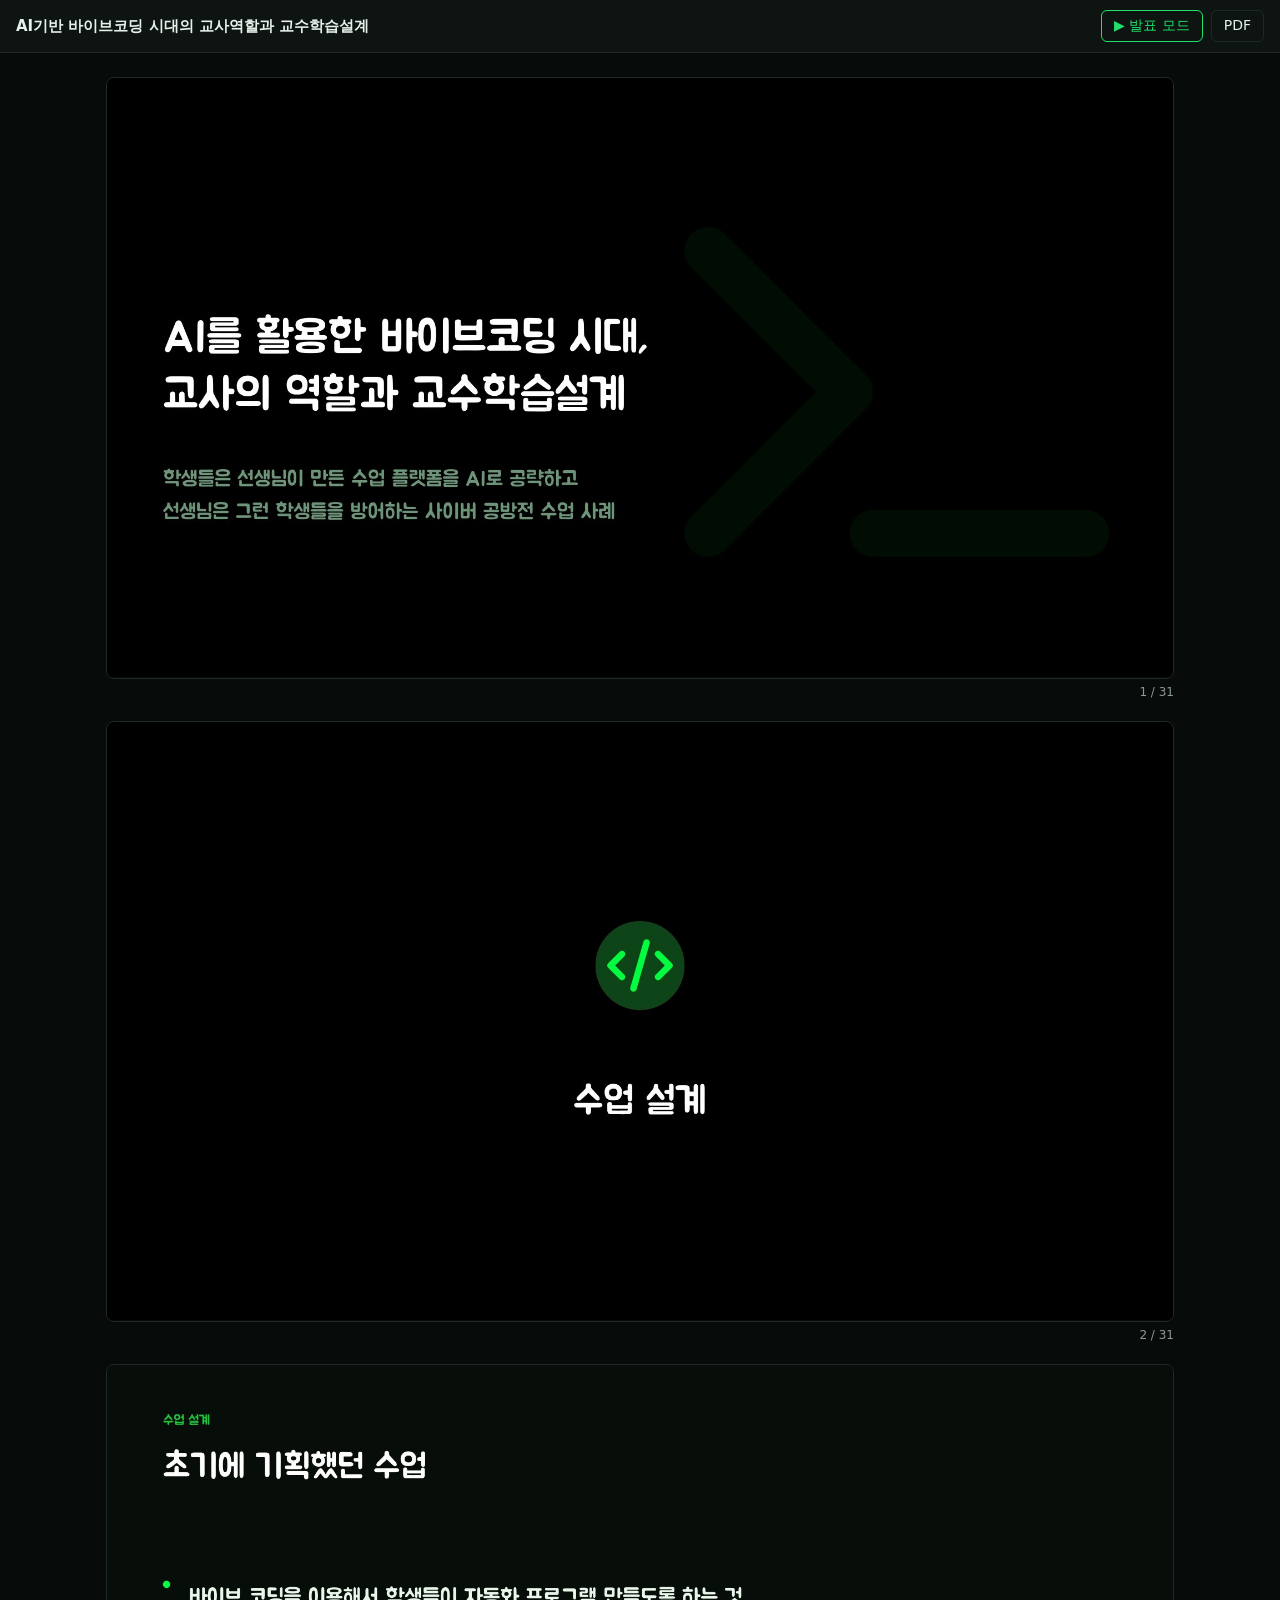
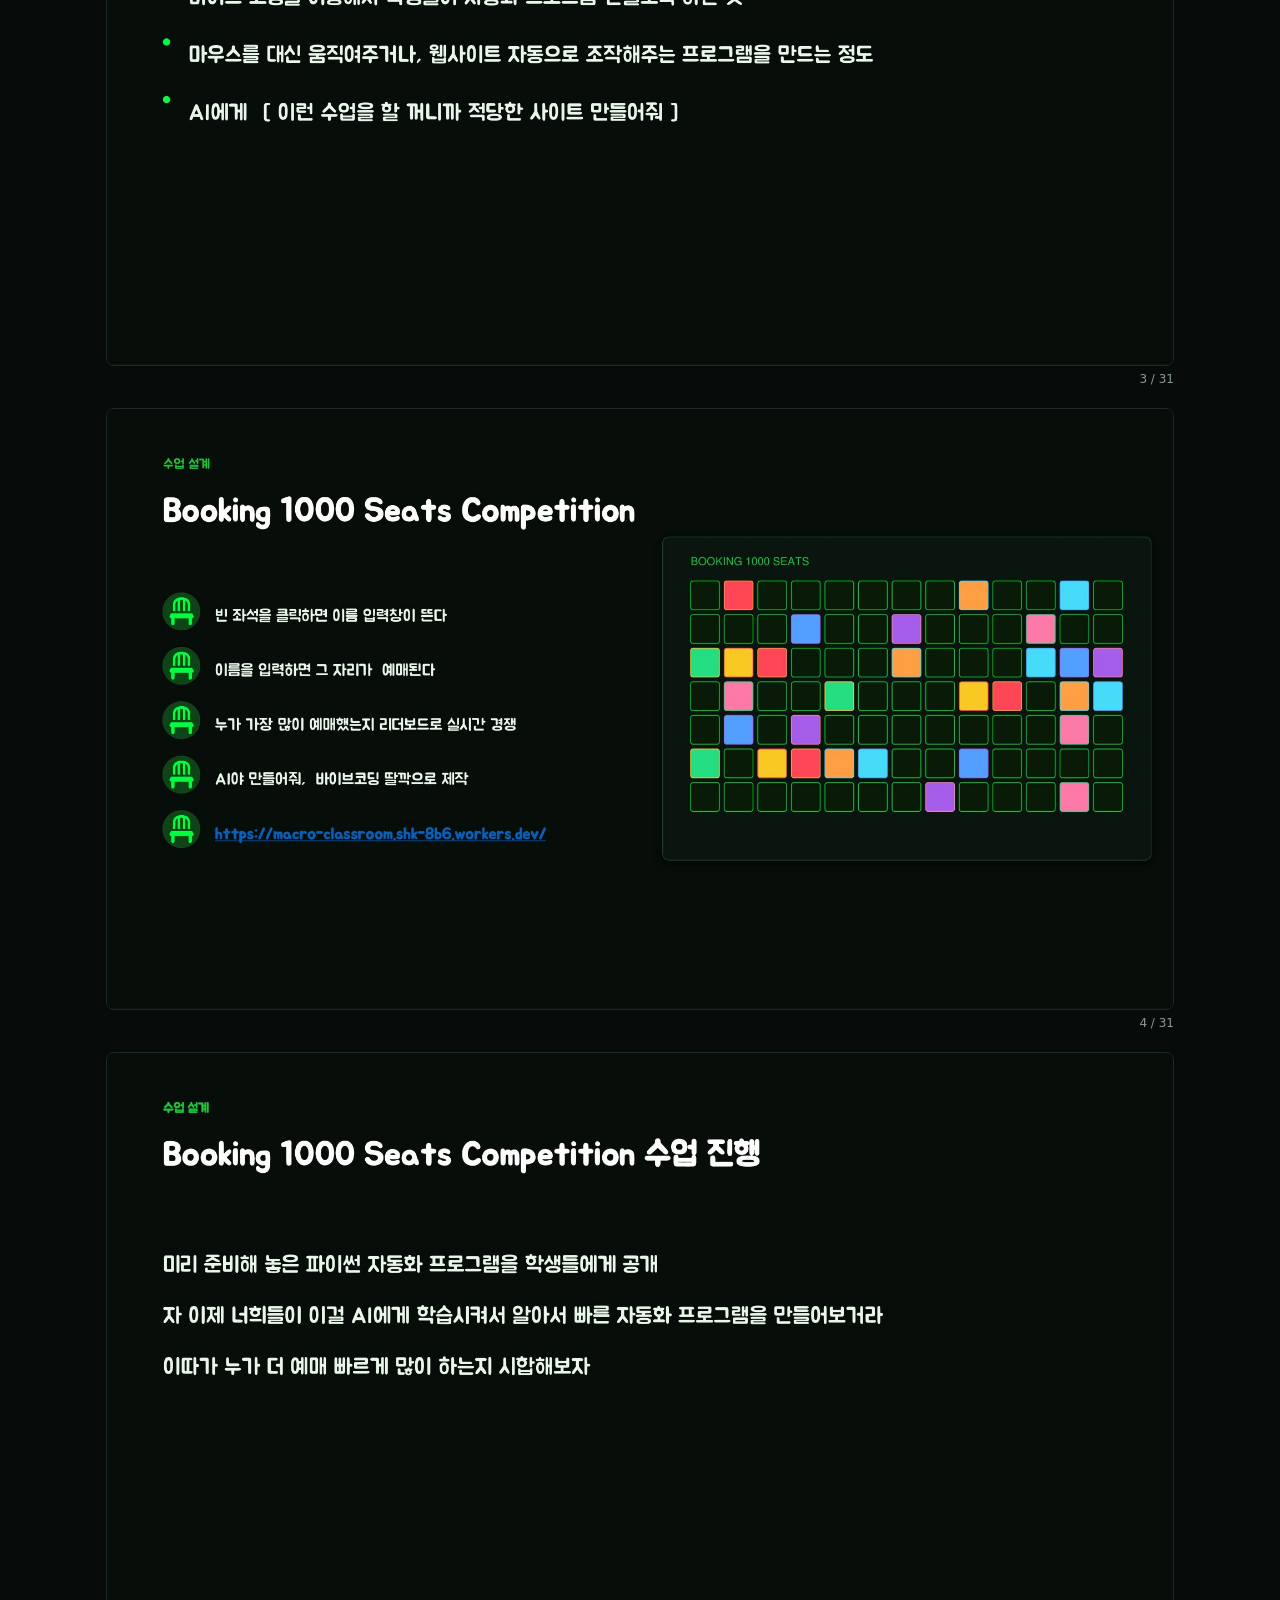
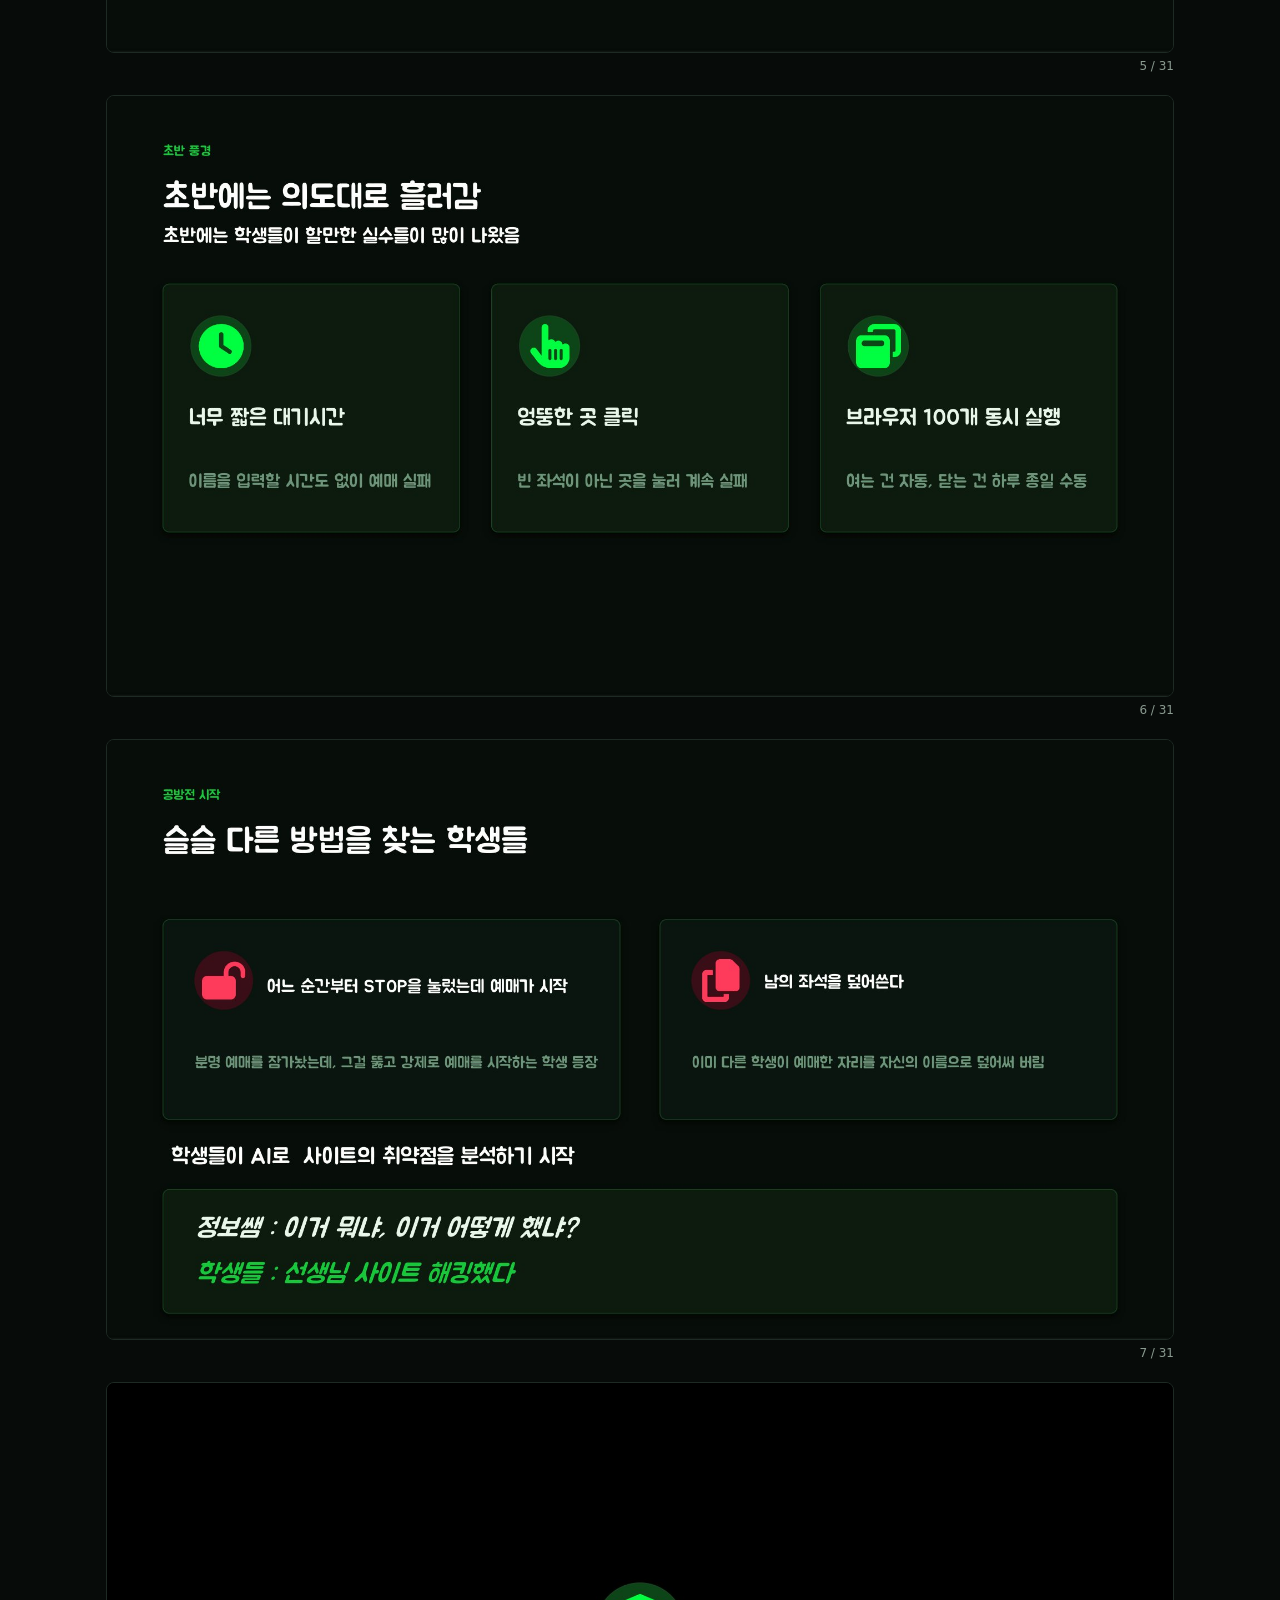
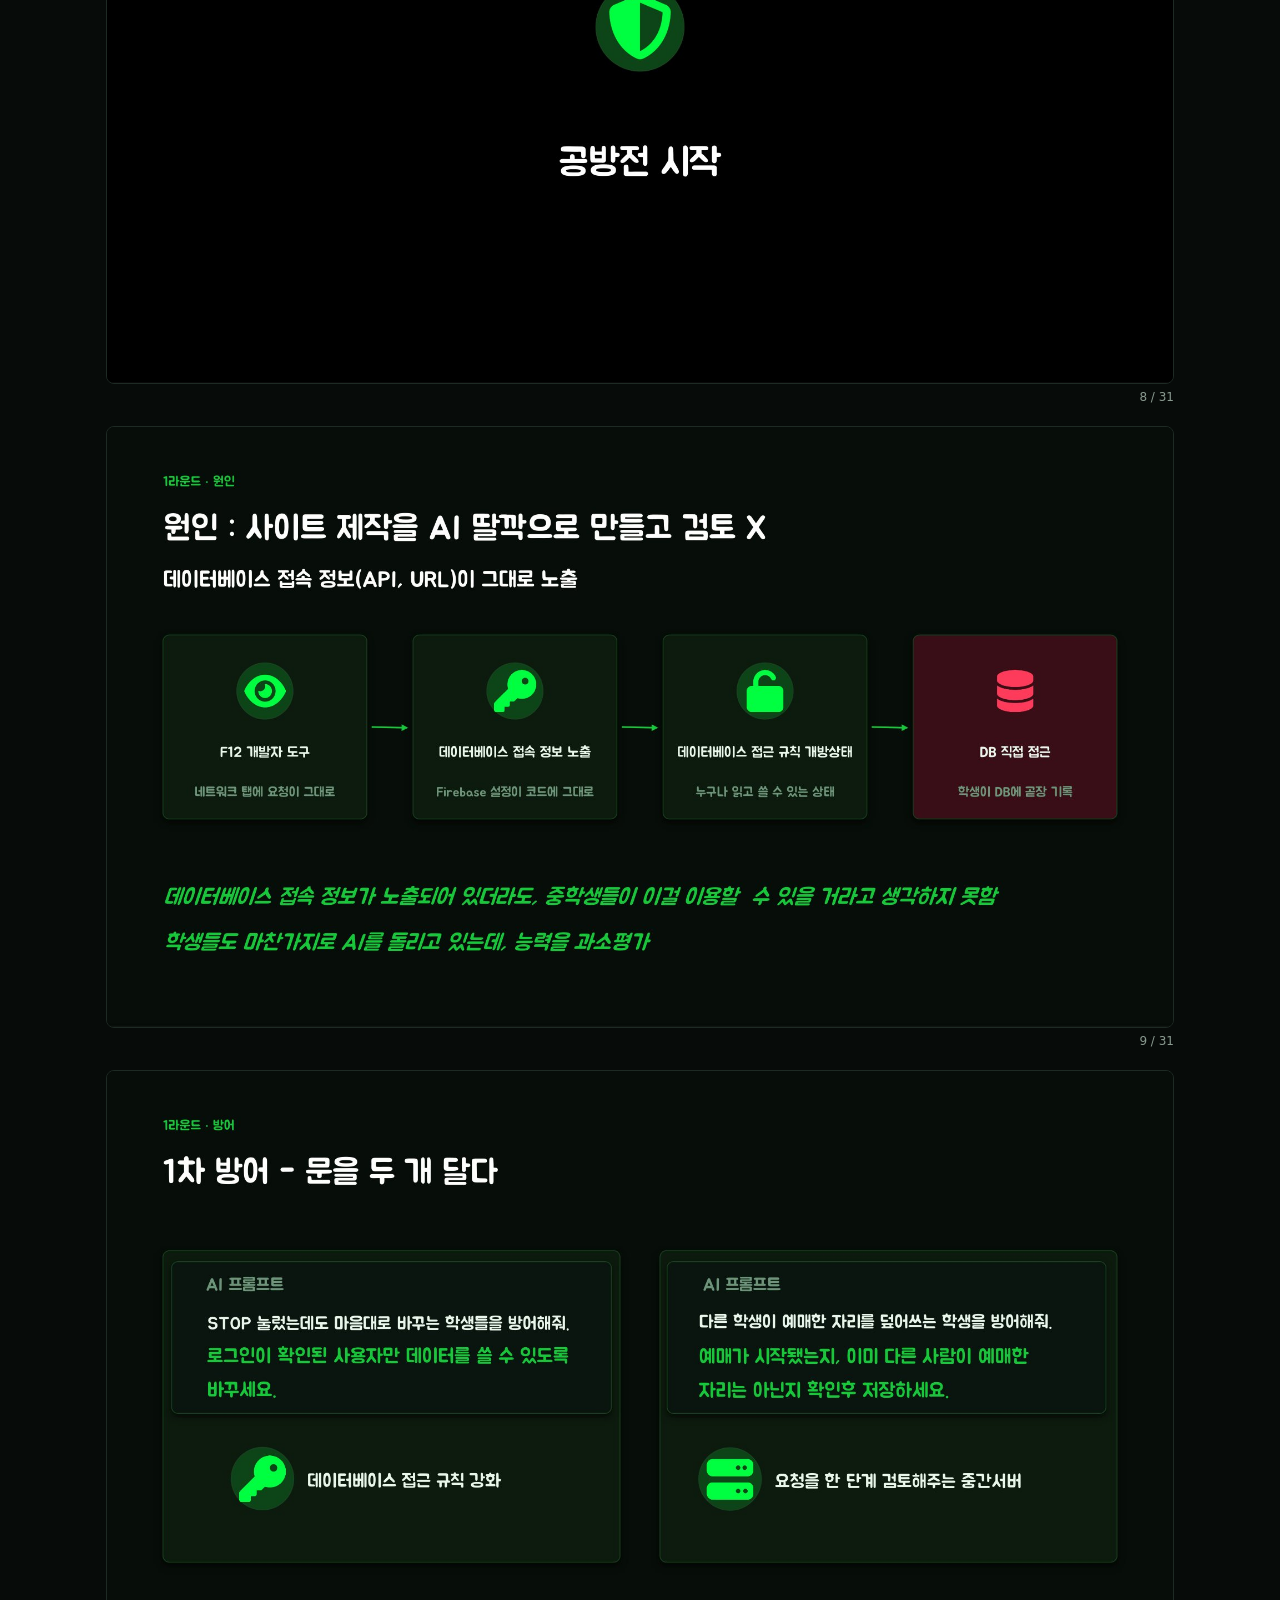
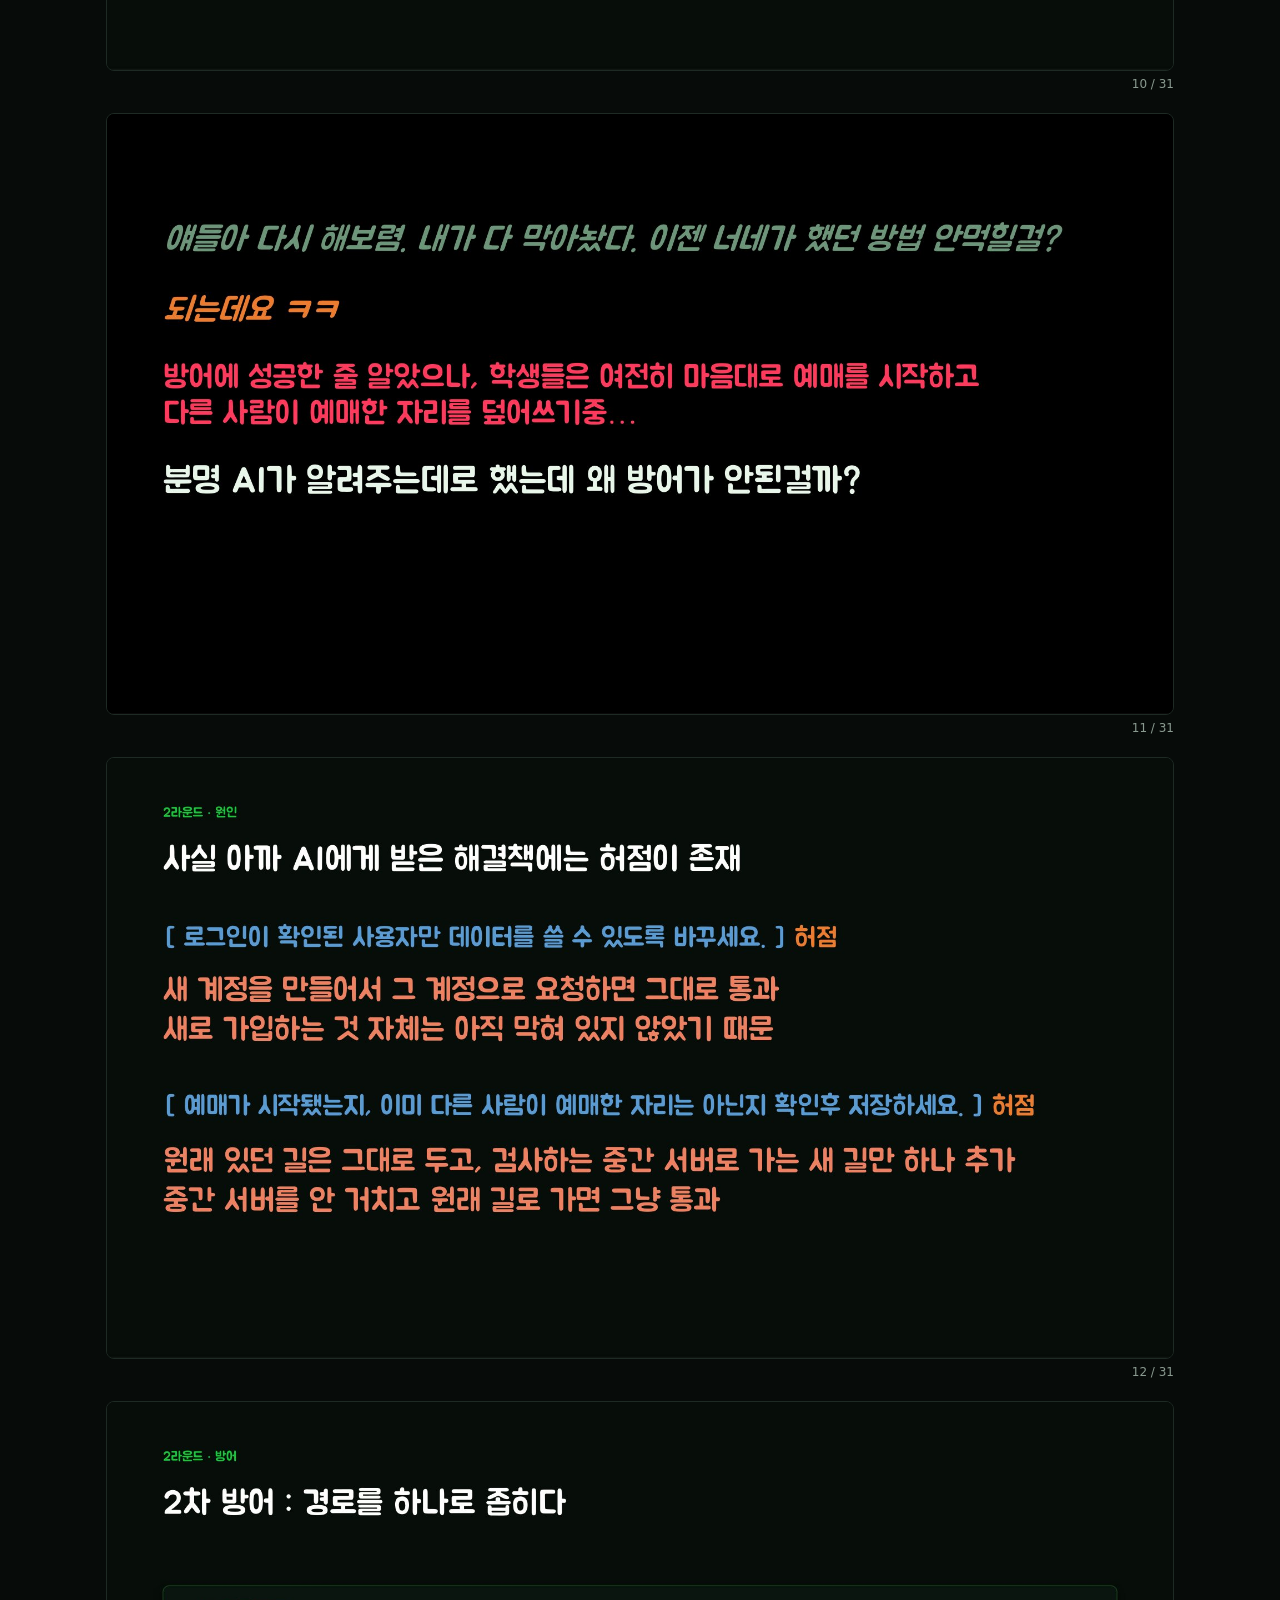
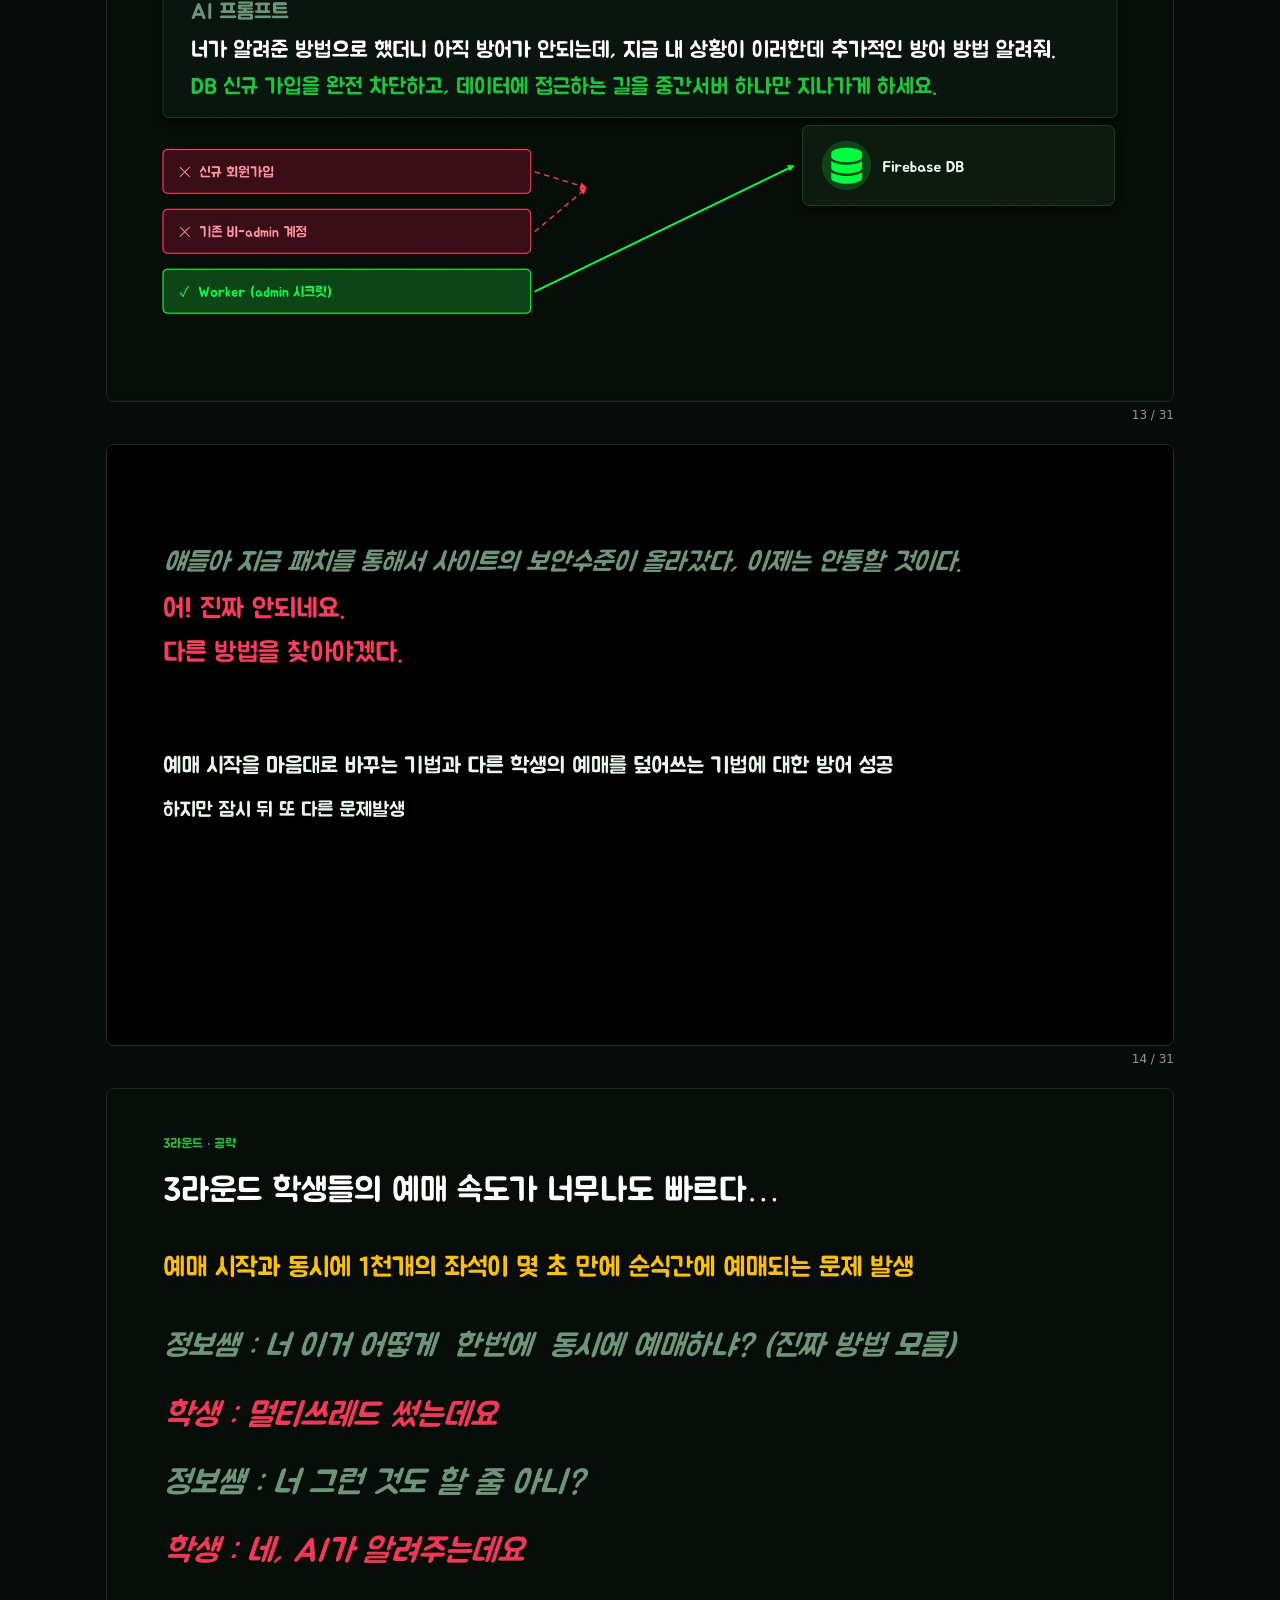
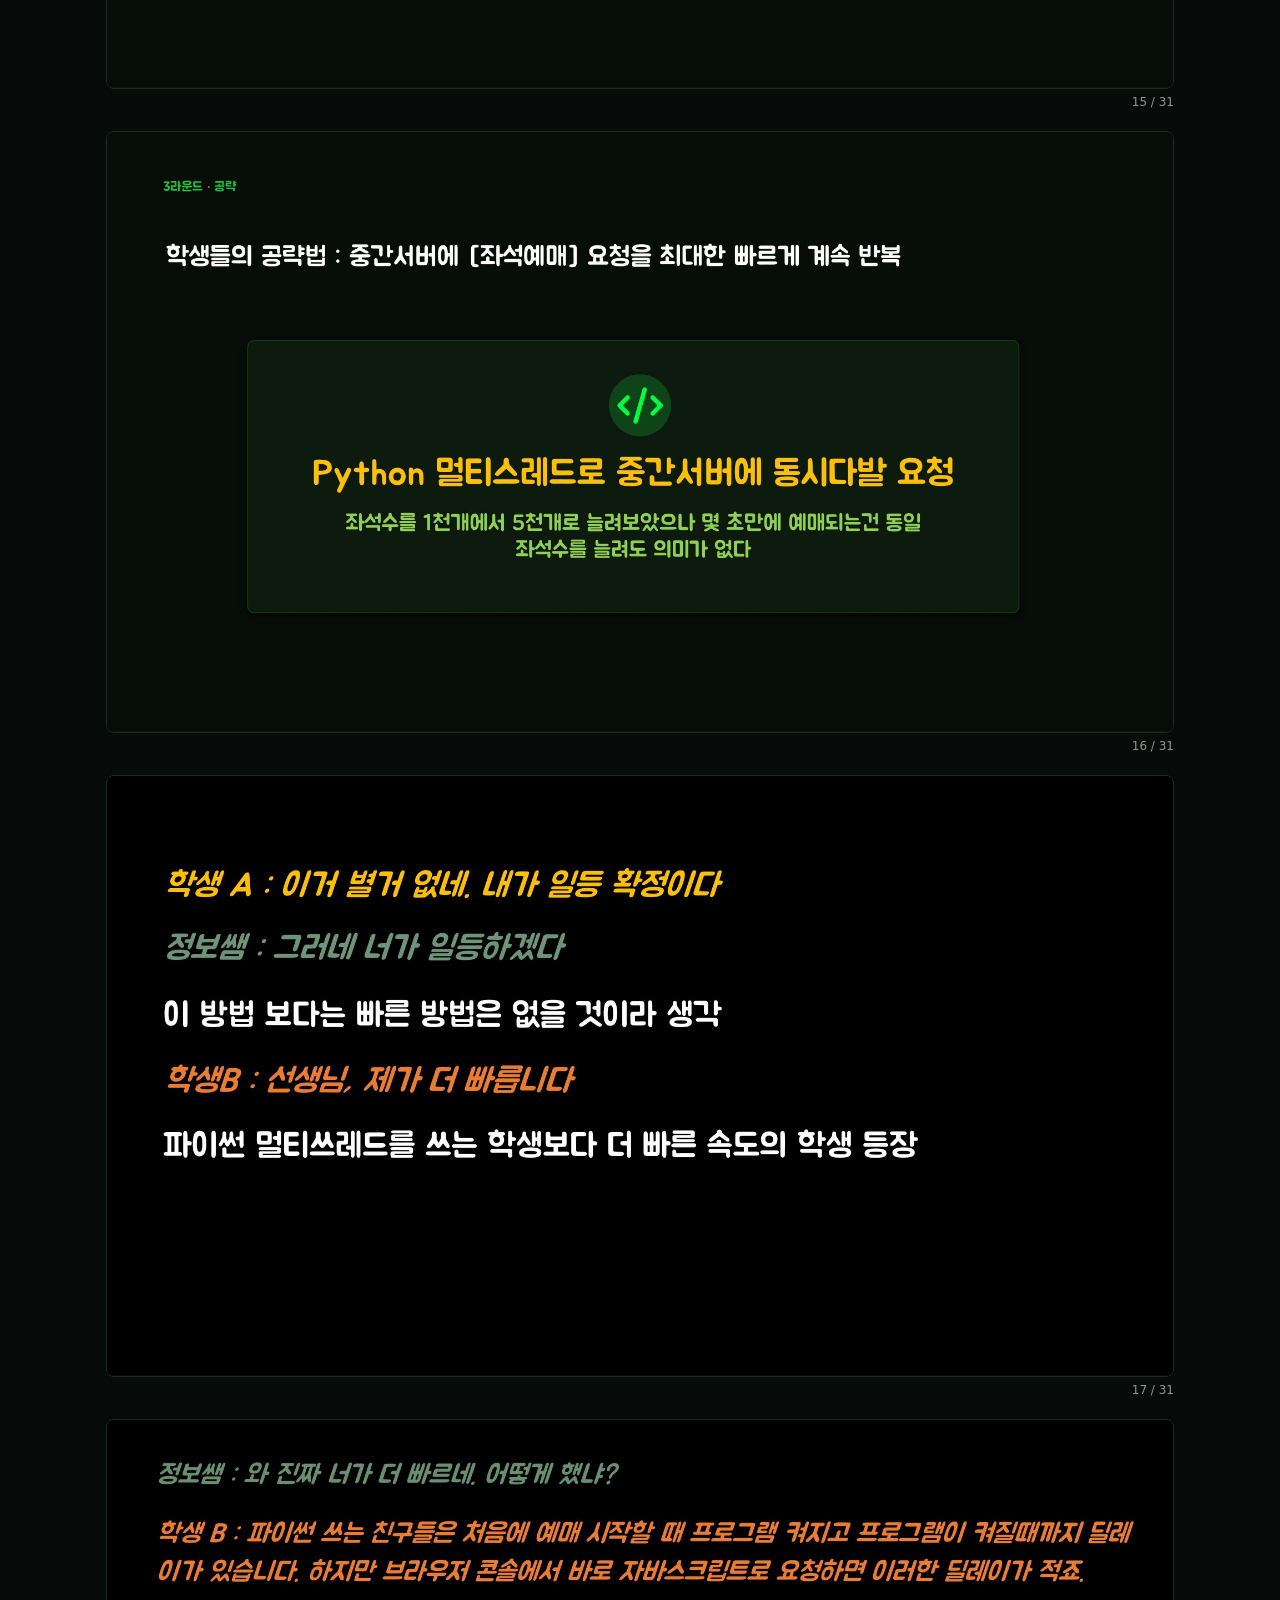
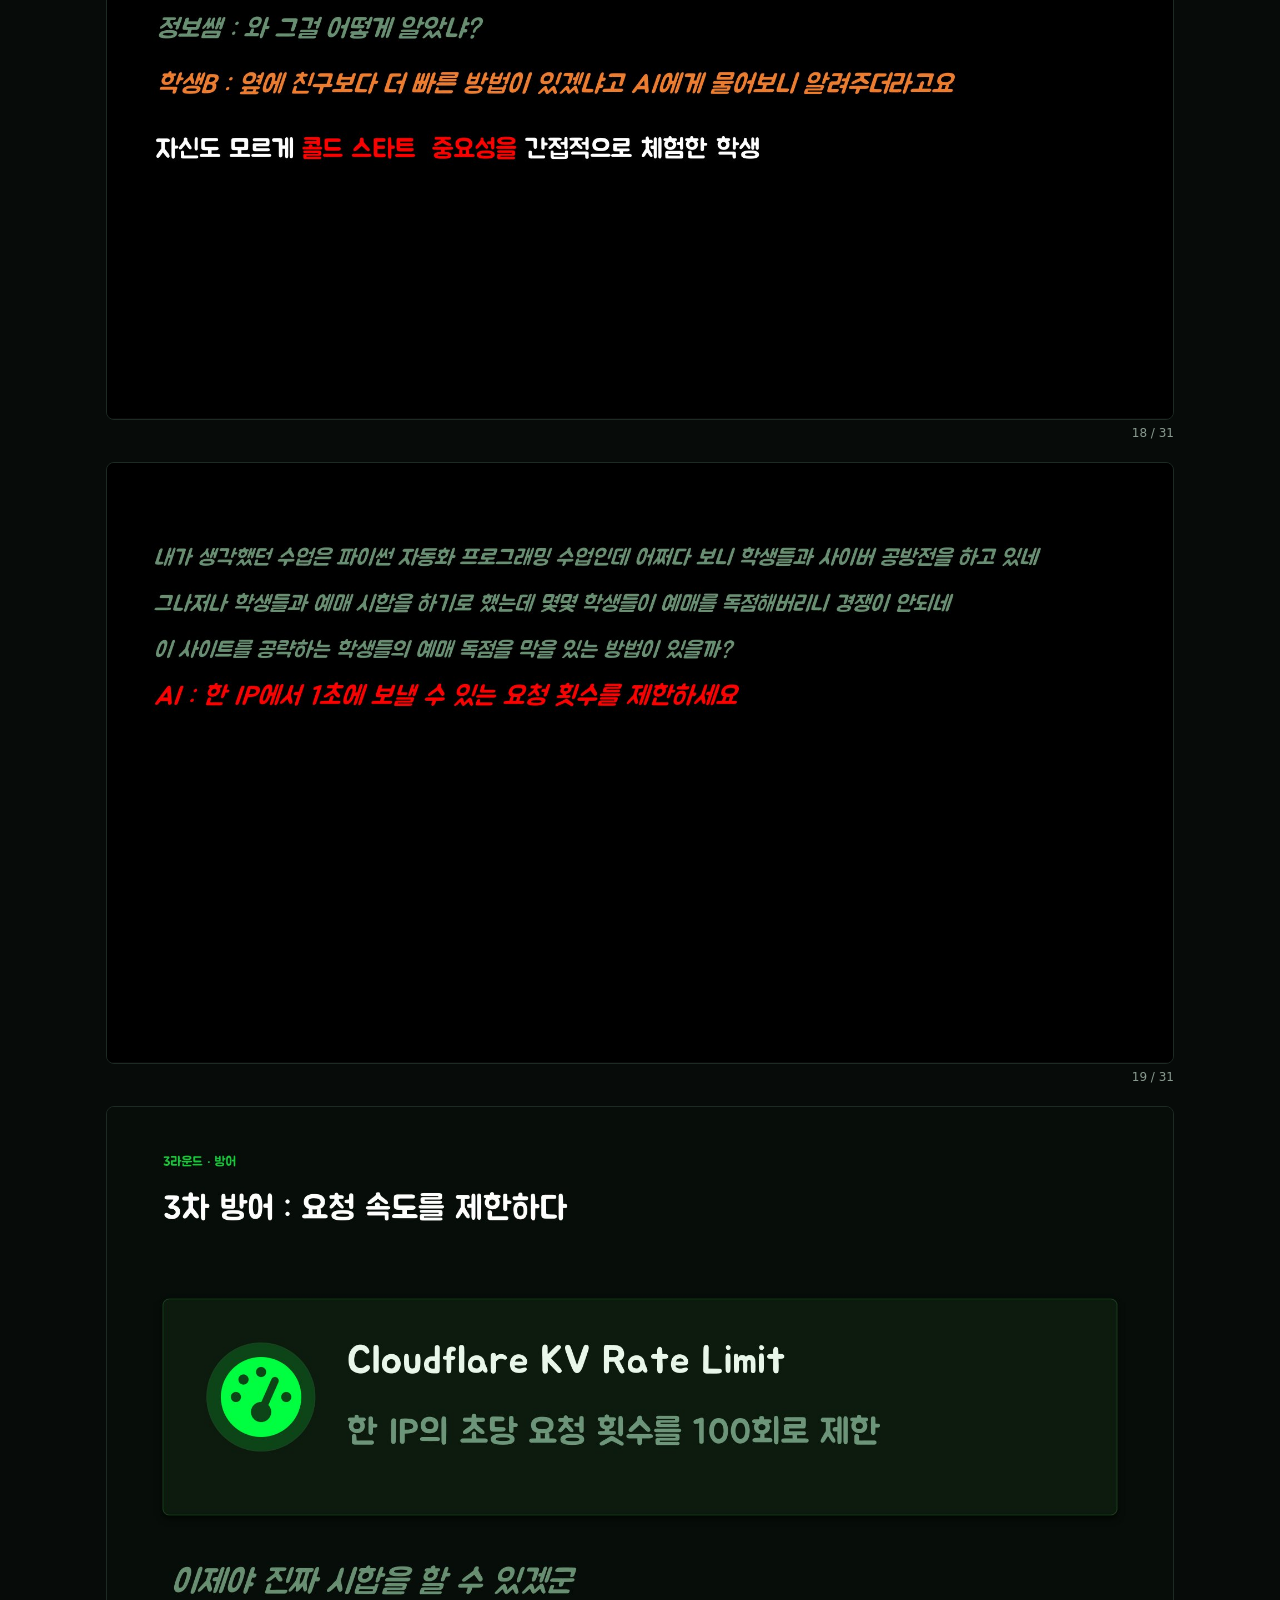
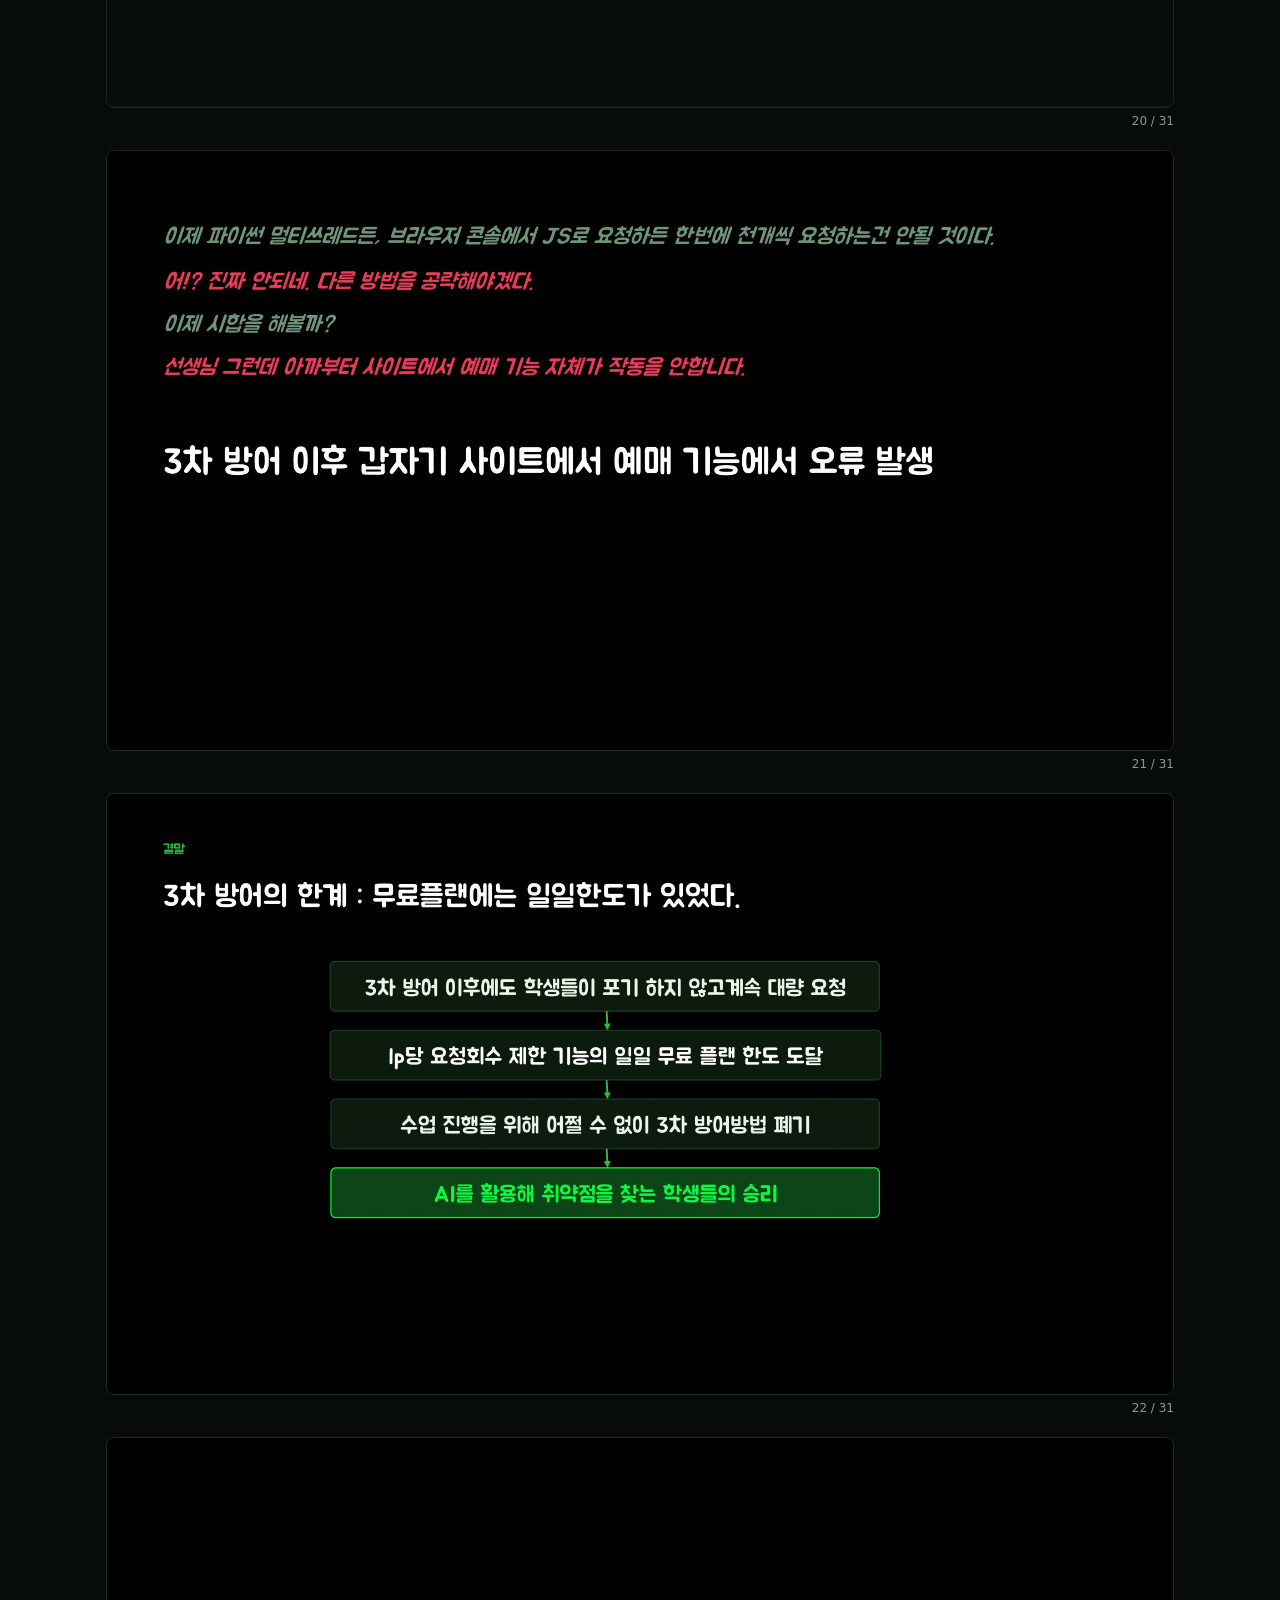
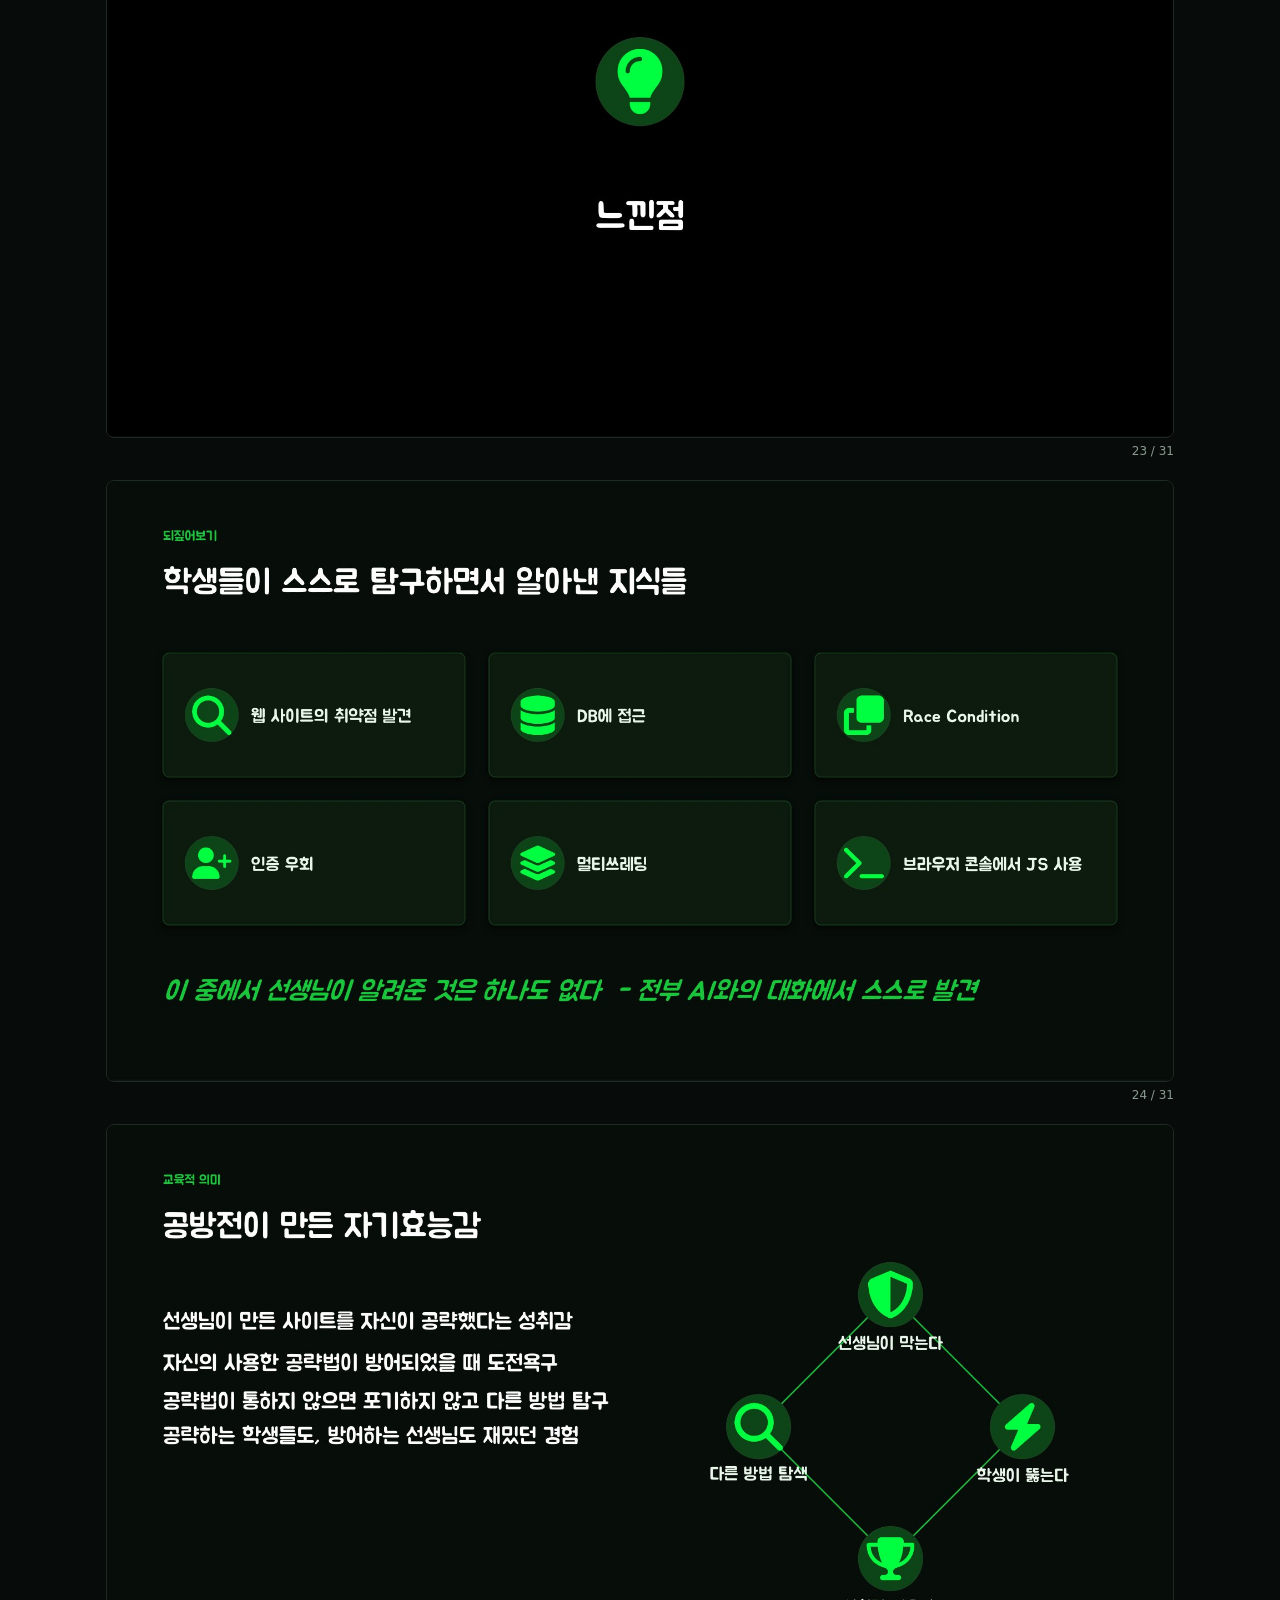
==== index.html @ 1a4c9462 "Initial commit" ====
<!DOCTYPE html>
<html lang="ko">
<head>
<meta charset="UTF-8">
<meta name="viewport" content="width=device-width, initial-scale=1.0">
<title>AI 바이브코딩 시대 교사의 역할</title>
<link rel="stylesheet" href="style.css">
</head>
<body>
<header>
  <span class="title">AI기반 바이브코딩 시대의 교사역할과 교수학습설계</span>
  <span class="actions">
    <button id="present" type="button">▶ 발표 모드</button>
    <a href="slides.pdf" download>PDF</a>
  </span>
</header>

<main id="deck"></main>

<div id="viewer" hidden>
  <img id="vimg" alt="">
  <span id="count"></span>
  <button class="nav prev" type="button" aria-label="이전">‹</button>
  <button class="nav next" type="button" aria-label="다음">›</button>
  <button class="close" type="button" aria-label="닫기">✕</button>
</div>

<script>
const TOTAL = 31;
const src = i => `slides/${String(i).padStart(2, '0')}.jpg`;
const deck = document.getElementById('deck');
for (let i = 1; i <= TOTAL; i++) {
  const fig = document.createElement('figure');
  fig.id = `s${i}`;
  fig.innerHTML = `<img src="${src(i)}" alt="슬라이드 ${i}" loading="${i < 3 ? 'eager' : 'lazy'}" width="1920" height="1080"><figcaption>${i} / ${TOTAL}</figcaption>`;
  fig.addEventListener('click', () => open(i));
  deck.appendChild(fig);
}

const viewer = document.getElementById('viewer');
const vimg = document.getElementById('vimg');
const count = document.getElementById('count');
let cur = 1;

function show(i) {
  cur = Math.min(TOTAL, Math.max(1, i));
  vimg.src = src(cur);
  vimg.alt = `슬라이드 ${cur}`;
  count.textContent = `${cur} / ${TOTAL}`;
  if (cur < TOTAL) new Image().src = src(cur + 1);
}
function open(i) {
  show(i);
  viewer.hidden = false;
  document.body.style.overflow = 'hidden';
  viewer.requestFullscreen?.().catch(() => {});
}
function close() {
  viewer.hidden = true;
  document.body.style.overflow = '';
  if (document.fullscreenElement) document.exitFullscreen();
  document.getElementById(`s${cur}`).scrollIntoView({ block: 'center' });
}

document.getElementById('present').onclick = () => open(1);
viewer.querySelector('.prev').onclick = e => { e.stopPropagation(); show(cur - 1); };
viewer.querySelector('.next').onclick = e => { e.stopPropagation(); show(cur + 1); };
viewer.querySelector('.close').onclick = e => { e.stopPropagation(); close(); };
vimg.onclick = e => { e.clientX > innerWidth / 2 ? show(cur + 1) : show(cur - 1); };
document.addEventListener('fullscreenchange', () => { if (!document.fullscreenElement && !viewer.hidden) close(); });
document.addEventListener('keydown', e => {
  if (viewer.hidden) return;
  if (['ArrowRight', 'PageDown', ' ', 'Enter'].includes(e.key)) { e.preventDefault(); show(cur + 1); }
  else if (['ArrowLeft', 'PageUp', 'Backspace'].includes(e.key)) { e.preventDefault(); show(cur - 1); }
  else if (e.key === 'Home') show(1);
  else if (e.key === 'End') show(TOTAL);
  else if (e.key === 'Escape') close();
});
let tx = null;
viewer.addEventListener('touchstart', e => { tx = e.touches[0].clientX; }, { passive: true });
viewer.addEventListener('touchend', e => {
  if (tx === null) return;
  const dx = e.changedTouches[0].clientX - tx;
  if (Math.abs(dx) > 40) show(cur + (dx < 0 ? 1 : -1));
  tx = null;
});
</script>
</body>
</html>
---- style.css ----
:root{--bg:#070b09;--bar:#0d1411;--line:#1e2a24;--text:#e6efe9;--muted:#8a9a90;--accent:#22e06a}
*{box-sizing:border-box;margin:0;padding:0}
body{background:var(--bg);color:var(--text);font-family:system-ui,'Malgun Gothic',sans-serif}
header{position:sticky;top:0;z-index:5;display:flex;align-items:center;justify-content:space-between;gap:12px;padding:10px 16px;background:var(--bar);border-bottom:1px solid var(--line)}
.title{font-weight:700;font-size:15px;overflow:hidden;text-overflow:ellipsis;white-space:nowrap}
.actions{display:flex;gap:8px;flex-shrink:0}
.actions button,.actions a{font:inherit;font-size:14px;color:var(--text);background:transparent;border:1px solid var(--line);border-radius:6px;padding:6px 12px;cursor:pointer;text-decoration:none}
.actions button{border-color:var(--accent);color:var(--accent)}
.actions :hover{background:#16211c}
main{max-width:1100px;margin:0 auto;padding:24px 16px 60px;display:flex;flex-direction:column;gap:22px}
figure{cursor:zoom-in}
figure img{display:block;width:100%;height:auto;border-radius:8px;border:1px solid var(--line)}
figcaption{text-align:right;font-size:12px;color:var(--muted);margin-top:6px}
#viewer{position:fixed;inset:0;z-index:10;background:#000;display:flex;align-items:center;justify-content:center}
#viewer[hidden]{display:none}
#vimg{max-width:100%;max-height:100%;object-fit:contain;cursor:pointer}
#count{position:absolute;bottom:12px;right:16px;font-size:13px;color:var(--muted)}
#viewer button{position:absolute;background:rgba(255,255,255,.08);color:#fff;border:0;border-radius:50%;width:44px;height:44px;font-size:24px;cursor:pointer;opacity:.4;transition:opacity .2s}
#viewer button:hover{opacity:1}
.nav.prev{left:12px;top:50%;transform:translateY(-50%)}
.nav.next{right:12px;top:50%;transform:translateY(-50%)}
.close{top:12px;right:12px;font-size:18px!important}
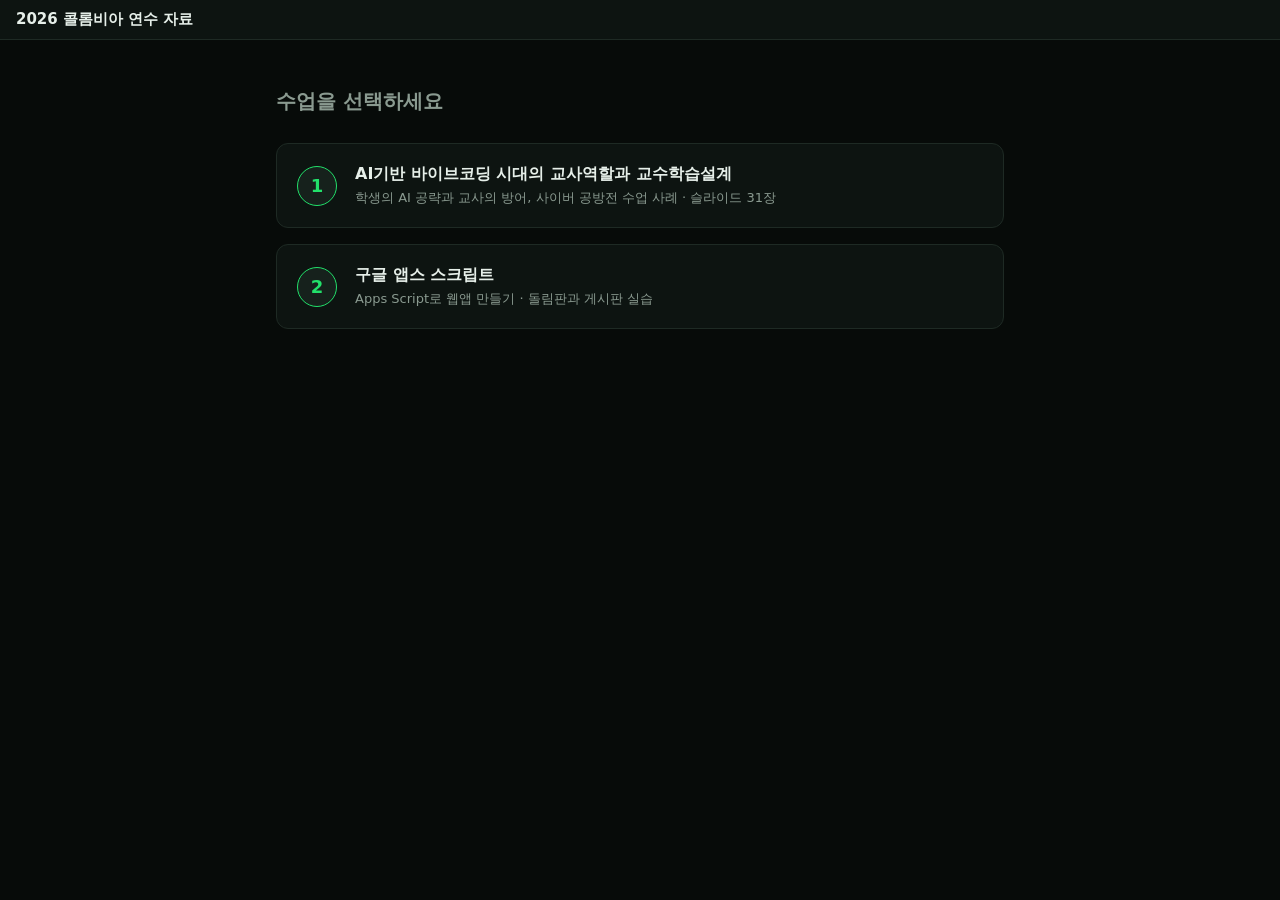
==== commit 28c372a6: "Add course selection landing page and Apps Script slide deck Split the vibe-coding slide viewer out " ====
--- a/index.html
+++ b/index.html
@@ -3,87 +3,32 @@
 <head>
 <meta charset="UTF-8">
 <meta name="viewport" content="width=device-width, initial-scale=1.0">
-<title>AI 바이브코딩 시대 교사의 역할</title>
+<title>2026 콜롬비아 연수 자료</title>
 <link rel="stylesheet" href="style.css">
 </head>
 <body>
 <header>
-  <span class="title">AI기반 바이브코딩 시대의 교사역할과 교수학습설계</span>
-  <span class="actions">
-    <button id="present" type="button">▶ 발표 모드</button>
-    <a href="slides.pdf" download>PDF</a>
-  </span>
+  <span class="title">2026 콜롬비아 연수 자료</span>
 </header>
 
-<main id="deck"></main>
-
-<div id="viewer" hidden>
-  <img id="vimg" alt="">
-  <span id="count"></span>
-  <button class="nav prev" type="button" aria-label="이전">‹</button>
-  <button class="nav next" type="button" aria-label="다음">›</button>
-  <button class="close" type="button" aria-label="닫기">✕</button>
-</div>
-
-<script>
-const TOTAL = 31;
-const src = i => `slides/${String(i).padStart(2, '0')}.jpg`;
-const deck = document.getElementById('deck');
-for (let i = 1; i <= TOTAL; i++) {
-  const fig = document.createElement('figure');
-  fig.id = `s${i}`;
-  fig.innerHTML = `<img src="${src(i)}" alt="슬라이드 ${i}" loading="${i < 3 ? 'eager' : 'lazy'}" width="1920" height="1080"><figcaption>${i} / ${TOTAL}</figcaption>`;
-  fig.addEventListener('click', () => open(i));
-  deck.appendChild(fig);
-}
-
-const viewer = document.getElementById('viewer');
-const vimg = document.getElementById('vimg');
-const count = document.getElementById('count');
-let cur = 1;
-
-function show(i) {
-  cur = Math.min(TOTAL, Math.max(1, i));
-  vimg.src = src(cur);
-  vimg.alt = `슬라이드 ${cur}`;
-  count.textContent = `${cur} / ${TOTAL}`;
-  if (cur < TOTAL) new Image().src = src(cur + 1);
-}
-function open(i) {
-  show(i);
-  viewer.hidden = false;
-  document.body.style.overflow = 'hidden';
-  viewer.requestFullscreen?.().catch(() => {});
-}
-function close() {
-  viewer.hidden = true;
-  document.body.style.overflow = '';
-  if (document.fullscreenElement) document.exitFullscreen();
-  document.getElementById(`s${cur}`).scrollIntoView({ block: 'center' });
-}
-
-document.getElementById('present').onclick = () => open(1);
-viewer.querySelector('.prev').onclick = e => { e.stopPropagation(); show(cur - 1); };
-viewer.querySelector('.next').onclick = e => { e.stopPropagation(); show(cur + 1); };
-viewer.querySelector('.close').onclick = e => { e.stopPropagation(); close(); };
-vimg.onclick = e => { e.clientX > innerWidth / 2 ? show(cur + 1) : show(cur - 1); };
-document.addEventListener('fullscreenchange', () => { if (!document.fullscreenElement && !viewer.hidden) close(); });
-document.addEventListener('keydown', e => {
-  if (viewer.hidden) return;
-  if (['ArrowRight', 'PageDown', ' ', 'Enter'].includes(e.key)) { e.preventDefault(); show(cur + 1); }
-  else if (['ArrowLeft', 'PageUp', 'Backspace'].includes(e.key)) { e.preventDefault(); show(cur - 1); }
-  else if (e.key === 'Home') show(1);
-  else if (e.key === 'End') show(TOTAL);
-  else if (e.key === 'Escape') close();
-});
-let tx = null;
-viewer.addEventListener('touchstart', e => { tx = e.touches[0].clientX; }, { passive: true });
-viewer.addEventListener('touchend', e => {
-  if (tx === null) return;
-  const dx = e.changedTouches[0].clientX - tx;
-  if (Math.abs(dx) > 40) show(cur + (dx < 0 ? 1 : -1));
-  tx = null;
-});
-</script>
+<main class="landing">
+  <h1>수업을 선택하세요</h1>
+  <div class="courses">
+    <a class="course-card" href="vibecoding.html">
+      <span class="num">1</span>
+      <span class="course-body">
+        <span class="course-title">AI기반 바이브코딩 시대의 교사역할과 교수학습설계</span>
+        <span class="course-desc">학생의 AI 공략과 교사의 방어, 사이버 공방전 수업 사례 · 슬라이드 31장</span>
+      </span>
+    </a>
+    <a class="course-card" href="apps-script-intro.html">
+      <span class="num">2</span>
+      <span class="course-body">
+        <span class="course-title">구글 앱스 스크립트</span>
+        <span class="course-desc">Apps Script로 웹앱 만들기 · 돌림판과 게시판 실습</span>
+      </span>
+    </a>
+  </div>
+</main>
 </body>
 </html>
--- a/style.css
+++ b/style.css
@@ -20,3 +20,12 @@
 .nav.prev{left:12px;top:50%;transform:translateY(-50%)}
 .nav.next{right:12px;top:50%;transform:translateY(-50%)}
 .close{top:12px;right:12px;font-size:18px!important}
+main.landing{max-width:760px;margin:0 auto;padding:48px 16px 60px;display:flex;flex-direction:column;gap:28px}
+main.landing h1{font-size:20px;font-weight:700;color:var(--muted)}
+.courses{display:flex;flex-direction:column;gap:16px}
+.course-card{display:flex;align-items:center;gap:18px;padding:20px;background:var(--bar);border:1px solid var(--line);border-radius:12px;text-decoration:none;color:var(--text);transition:border-color .15s,transform .15s}
+.course-card:hover{border-color:var(--accent);transform:translateY(-2px)}
+.course-card .num{flex-shrink:0;width:40px;height:40px;border-radius:50%;background:#16211c;color:var(--accent);display:flex;align-items:center;justify-content:center;font-weight:700;font-size:18px;border:1px solid var(--accent)}
+.course-card .course-body{display:flex;flex-direction:column;gap:4px;min-width:0}
+.course-title{font-weight:700;font-size:16px}
+.course-desc{font-size:13px;color:var(--muted)}
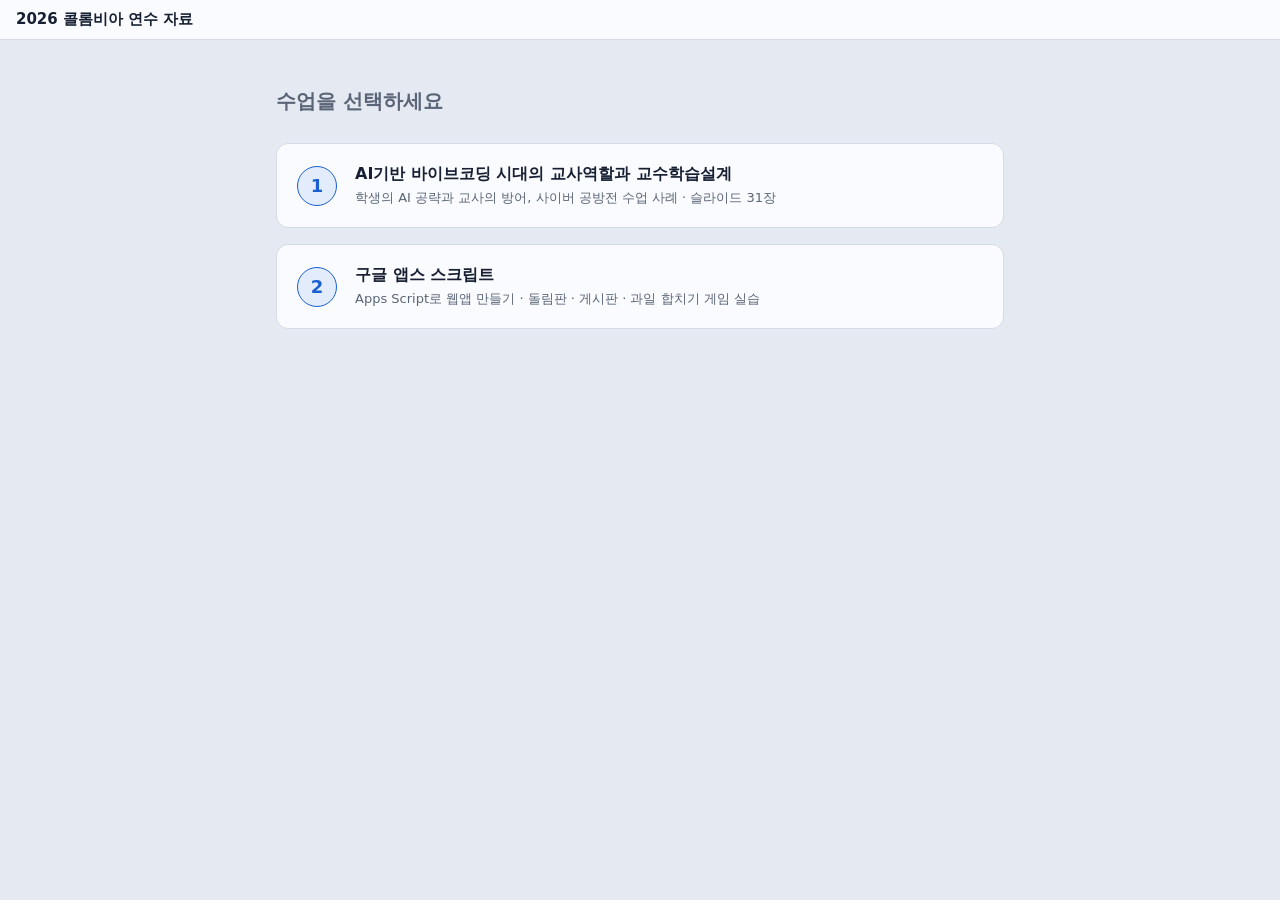
==== commit 4c950aab: "Add fruit-merge game practice with spreadsheet leaderboard Third Apps Script exercise: a Suika-style" ====
--- a/index.html
+++ b/index.html
@@ -25,7 +25,7 @@
       <span class="num">2</span>
       <span class="course-body">
         <span class="course-title">구글 앱스 스크립트</span>
-        <span class="course-desc">Apps Script로 웹앱 만들기 · 돌림판과 게시판 실습</span>
+        <span class="course-desc">Apps Script로 웹앱 만들기 · 돌림판 · 게시판 · 과일 합치기 게임 실습</span>
       </span>
     </a>
   </div>
--- a/style.css
+++ b/style.css
@@ -1,4 +1,4 @@
-:root{--bg:#070b09;--bar:#0d1411;--line:#1e2a24;--text:#e6efe9;--muted:#8a9a90;--accent:#22e06a}
+:root{--bg:#E4E9F2;--bar:#FAFBFE;--line:#D5DBE7;--text:#172033;--muted:#5A6577;--accent:#1A5FD0;--accent-soft:#E3ECFC}
 *{box-sizing:border-box;margin:0;padding:0}
 body{background:var(--bg);color:var(--text);font-family:system-ui,'Malgun Gothic',sans-serif}
 header{position:sticky;top:0;z-index:5;display:flex;align-items:center;justify-content:space-between;gap:12px;padding:10px 16px;background:var(--bar);border-bottom:1px solid var(--line)}
@@ -6,7 +6,7 @@
 .actions{display:flex;gap:8px;flex-shrink:0}
 .actions button,.actions a{font:inherit;font-size:14px;color:var(--text);background:transparent;border:1px solid var(--line);border-radius:6px;padding:6px 12px;cursor:pointer;text-decoration:none}
 .actions button{border-color:var(--accent);color:var(--accent)}
-.actions :hover{background:#16211c}
+.actions :hover{background:var(--accent-soft)}
 main{max-width:1100px;margin:0 auto;padding:24px 16px 60px;display:flex;flex-direction:column;gap:22px}
 figure{cursor:zoom-in}
 figure img{display:block;width:100%;height:auto;border-radius:8px;border:1px solid var(--line)}
@@ -25,7 +25,7 @@
 .courses{display:flex;flex-direction:column;gap:16px}
 .course-card{display:flex;align-items:center;gap:18px;padding:20px;background:var(--bar);border:1px solid var(--line);border-radius:12px;text-decoration:none;color:var(--text);transition:border-color .15s,transform .15s}
 .course-card:hover{border-color:var(--accent);transform:translateY(-2px)}
-.course-card .num{flex-shrink:0;width:40px;height:40px;border-radius:50%;background:#16211c;color:var(--accent);display:flex;align-items:center;justify-content:center;font-weight:700;font-size:18px;border:1px solid var(--accent)}
+.course-card .num{flex-shrink:0;width:40px;height:40px;border-radius:50%;background:var(--accent-soft);color:var(--accent);display:flex;align-items:center;justify-content:center;font-weight:700;font-size:18px;border:1px solid var(--accent)}
 .course-card .course-body{display:flex;flex-direction:column;gap:4px;min-width:0}
 .course-title{font-weight:700;font-size:16px}
 .course-desc{font-size:13px;color:var(--muted)}
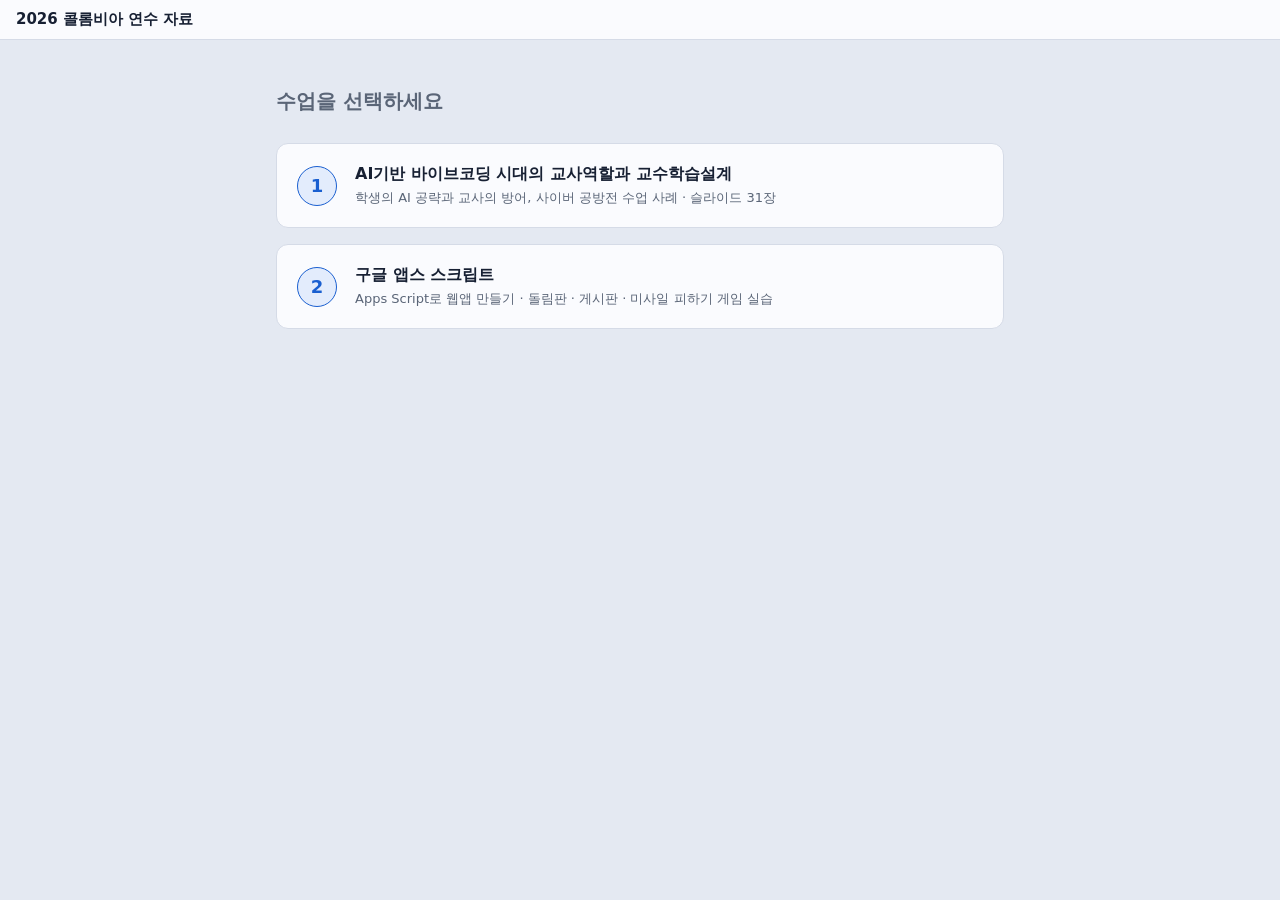
==== commit 097acd05: "update" ====
--- a/index.html
+++ b/index.html
@@ -25,7 +25,7 @@
       <span class="num">2</span>
       <span class="course-body">
         <span class="course-title">구글 앱스 스크립트</span>
-        <span class="course-desc">Apps Script로 웹앱 만들기 · 돌림판 · 게시판 · 과일 합치기 게임 실습</span>
+        <span class="course-desc">Apps Script로 웹앱 만들기 · 돌림판 · 게시판 · 미사일 피하기 게임 실습</span>
       </span>
     </a>
   </div>
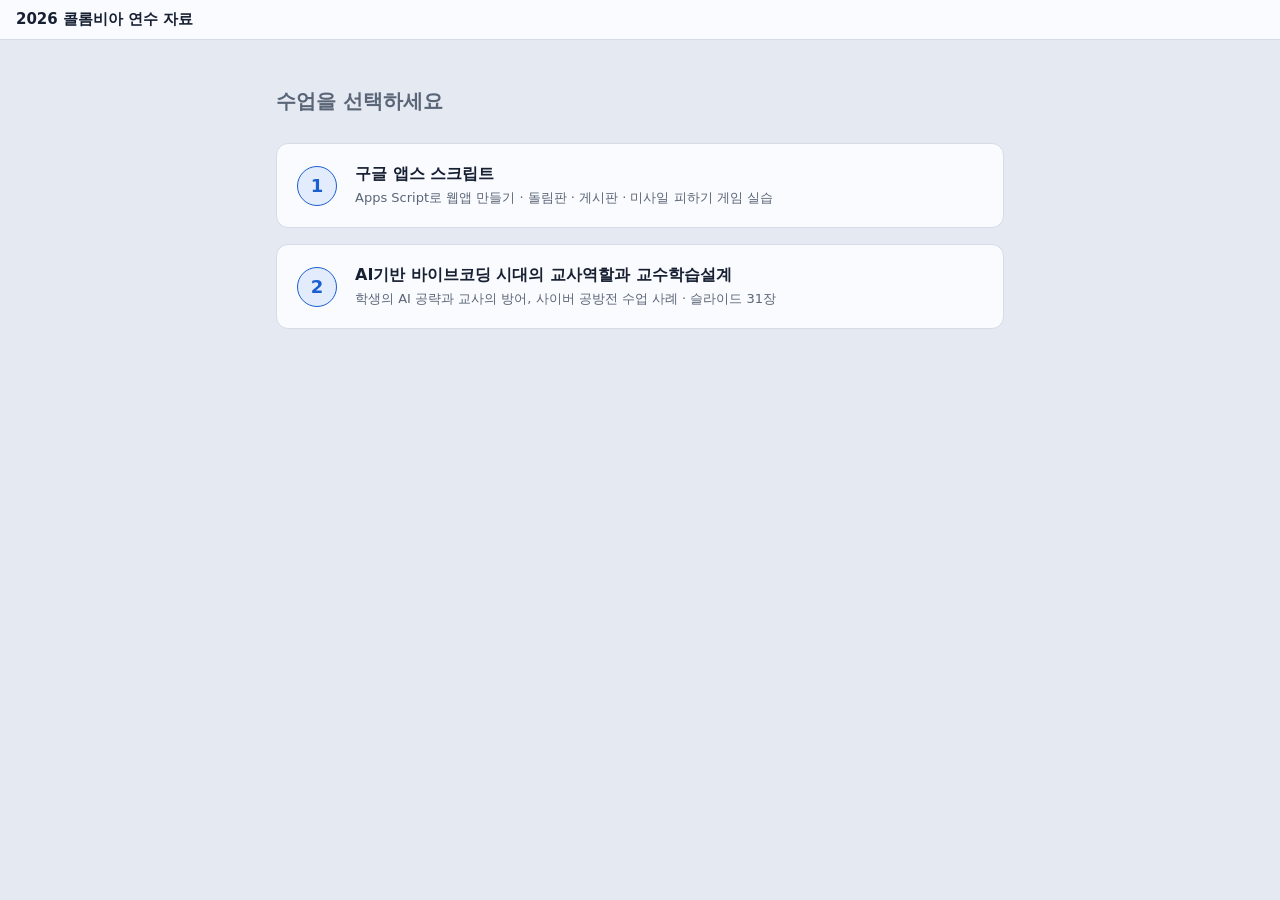
==== commit f08702c3: "업데이트" ====
--- a/index.html
+++ b/index.html
@@ -14,18 +14,18 @@
 <main class="landing">
   <h1>수업을 선택하세요</h1>
   <div class="courses">
+    <a class="course-card" href="apps-script-intro.html">
+      <span class="num">1</span>
+      <span class="course-body">
+        <span class="course-title">구글 앱스 스크립트</span>
+        <span class="course-desc">Apps Script로 웹앱 만들기 · 돌림판 · 게시판 · 미사일 피하기 게임 실습</span>
+      </span>
+    </a>
     <a class="course-card" href="vibecoding.html">
-      <span class="num">1</span>
+      <span class="num">2</span>
       <span class="course-body">
         <span class="course-title">AI기반 바이브코딩 시대의 교사역할과 교수학습설계</span>
         <span class="course-desc">학생의 AI 공략과 교사의 방어, 사이버 공방전 수업 사례 · 슬라이드 31장</span>
-      </span>
-    </a>
-    <a class="course-card" href="apps-script-intro.html">
-      <span class="num">2</span>
-      <span class="course-body">
-        <span class="course-title">구글 앱스 스크립트</span>
-        <span class="course-desc">Apps Script로 웹앱 만들기 · 돌림판 · 게시판 · 미사일 피하기 게임 실습</span>
       </span>
     </a>
   </div>
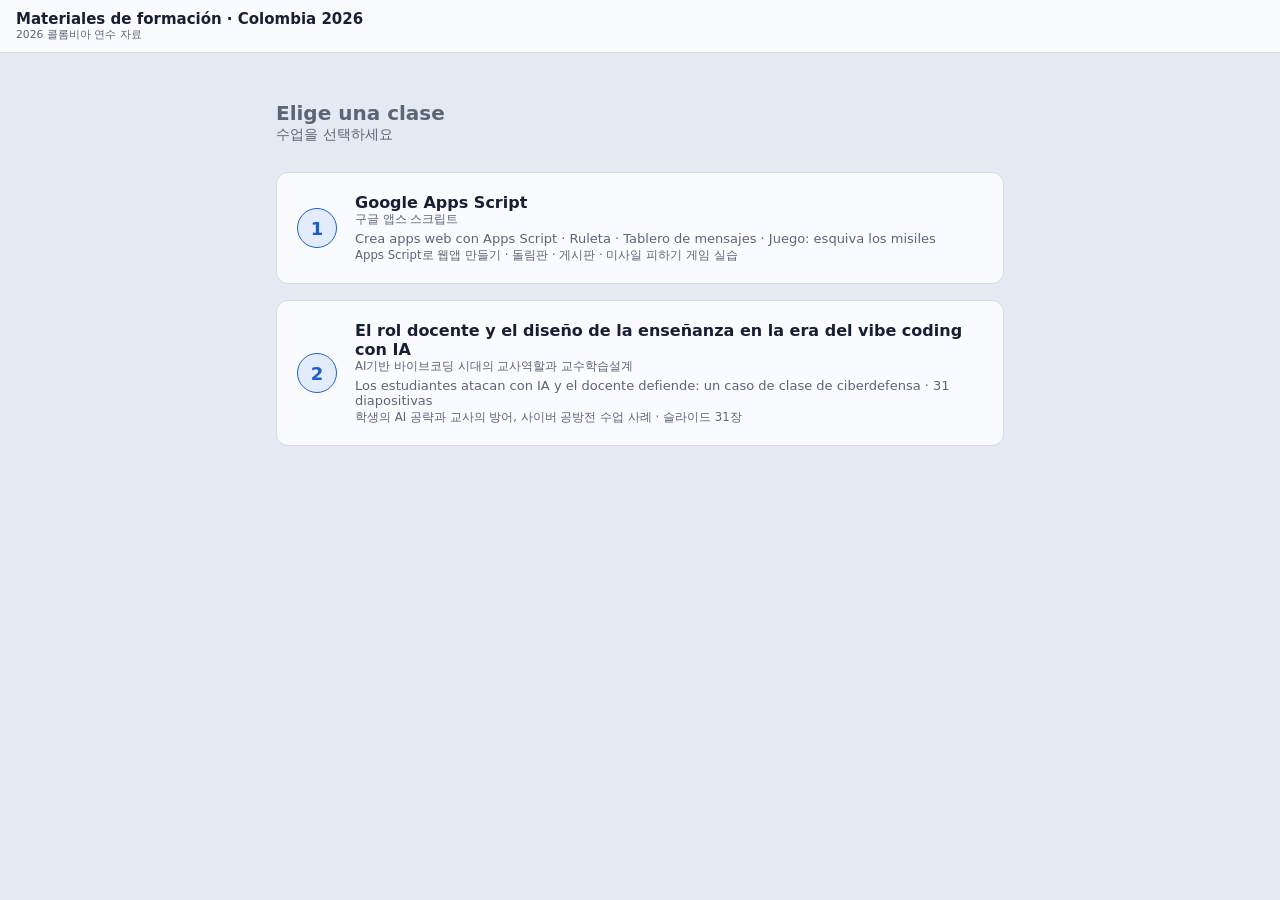
==== commit 40cb2c4d: "바이브코딩 페이지와 첫 화면을 스페인어 위주로 바꾸고 한국어를 밑에 작게 병기 Co-Authored-By: Claude Opus 5.5 <noreply@anthropic.com>" ====
--- a/index.html
+++ b/index.html
@@ -1,31 +1,31 @@
 <!DOCTYPE html>
-<html lang="ko">
+<html lang="es">
 <head>
 <meta charset="UTF-8">
 <meta name="viewport" content="width=device-width, initial-scale=1.0">
-<title>2026 콜롬비아 연수 자료</title>
+<title>Materiales de formación · Colombia 2026</title>
 <link rel="stylesheet" href="style.css">
 </head>
 <body>
 <header>
-  <span class="title">2026 콜롬비아 연수 자료</span>
+  <span class="title">Materiales de formación · Colombia 2026<span class="ko">2026 콜롬비아 연수 자료</span></span>
 </header>
 
 <main class="landing">
-  <h1>수업을 선택하세요</h1>
+  <h1>Elige una clase<span class="ko">수업을 선택하세요</span></h1>
   <div class="courses">
     <a class="course-card" href="apps-script-intro.html">
       <span class="num">1</span>
       <span class="course-body">
-        <span class="course-title">구글 앱스 스크립트</span>
-        <span class="course-desc">Apps Script로 웹앱 만들기 · 돌림판 · 게시판 · 미사일 피하기 게임 실습</span>
+        <span class="course-title">Google Apps Script<span class="ko">구글 앱스 스크립트</span></span>
+        <span class="course-desc">Crea apps web con Apps Script · Ruleta · Tablero de mensajes · Juego: esquiva los misiles<span class="ko">Apps Script로 웹앱 만들기 · 돌림판 · 게시판 · 미사일 피하기 게임 실습</span></span>
       </span>
     </a>
     <a class="course-card" href="vibecoding.html">
       <span class="num">2</span>
       <span class="course-body">
-        <span class="course-title">AI기반 바이브코딩 시대의 교사역할과 교수학습설계</span>
-        <span class="course-desc">학생의 AI 공략과 교사의 방어, 사이버 공방전 수업 사례 · 슬라이드 31장</span>
+        <span class="course-title">El rol docente y el diseño de la enseñanza en la era del vibe coding con IA<span class="ko">AI기반 바이브코딩 시대의 교사역할과 교수학습설계</span></span>
+        <span class="course-desc">Los estudiantes atacan con IA y el docente defiende: un caso de clase de ciberdefensa · 31 diapositivas<span class="ko">학생의 AI 공략과 교사의 방어, 사이버 공방전 수업 사례 · 슬라이드 31장</span></span>
       </span>
     </a>
   </div>
--- a/style.css
+++ b/style.css
@@ -7,6 +7,9 @@
 .actions button,.actions a{font:inherit;font-size:14px;color:var(--text);background:transparent;border:1px solid var(--line);border-radius:6px;padding:6px 12px;cursor:pointer;text-decoration:none}
 .actions button{border-color:var(--accent);color:var(--accent)}
 .actions :hover{background:var(--accent-soft)}
+.actions button,.actions a{text-align:center;line-height:1.25}
+.ko{display:block;font-size:.72em;font-weight:500;color:var(--muted)}
+.title .ko{overflow:hidden;text-overflow:ellipsis}
 main{max-width:1100px;margin:0 auto;padding:24px 16px 60px;display:flex;flex-direction:column;gap:22px}
 figure{cursor:zoom-in}
 figure img{display:block;width:100%;height:auto;border-radius:8px;border:1px solid var(--line)}
@@ -29,3 +32,4 @@
 .course-card .course-body{display:flex;flex-direction:column;gap:4px;min-width:0}
 .course-title{font-weight:700;font-size:16px}
 .course-desc{font-size:13px;color:var(--muted)}
+.course-desc .ko{font-size:.9em;margin-top:2px}
